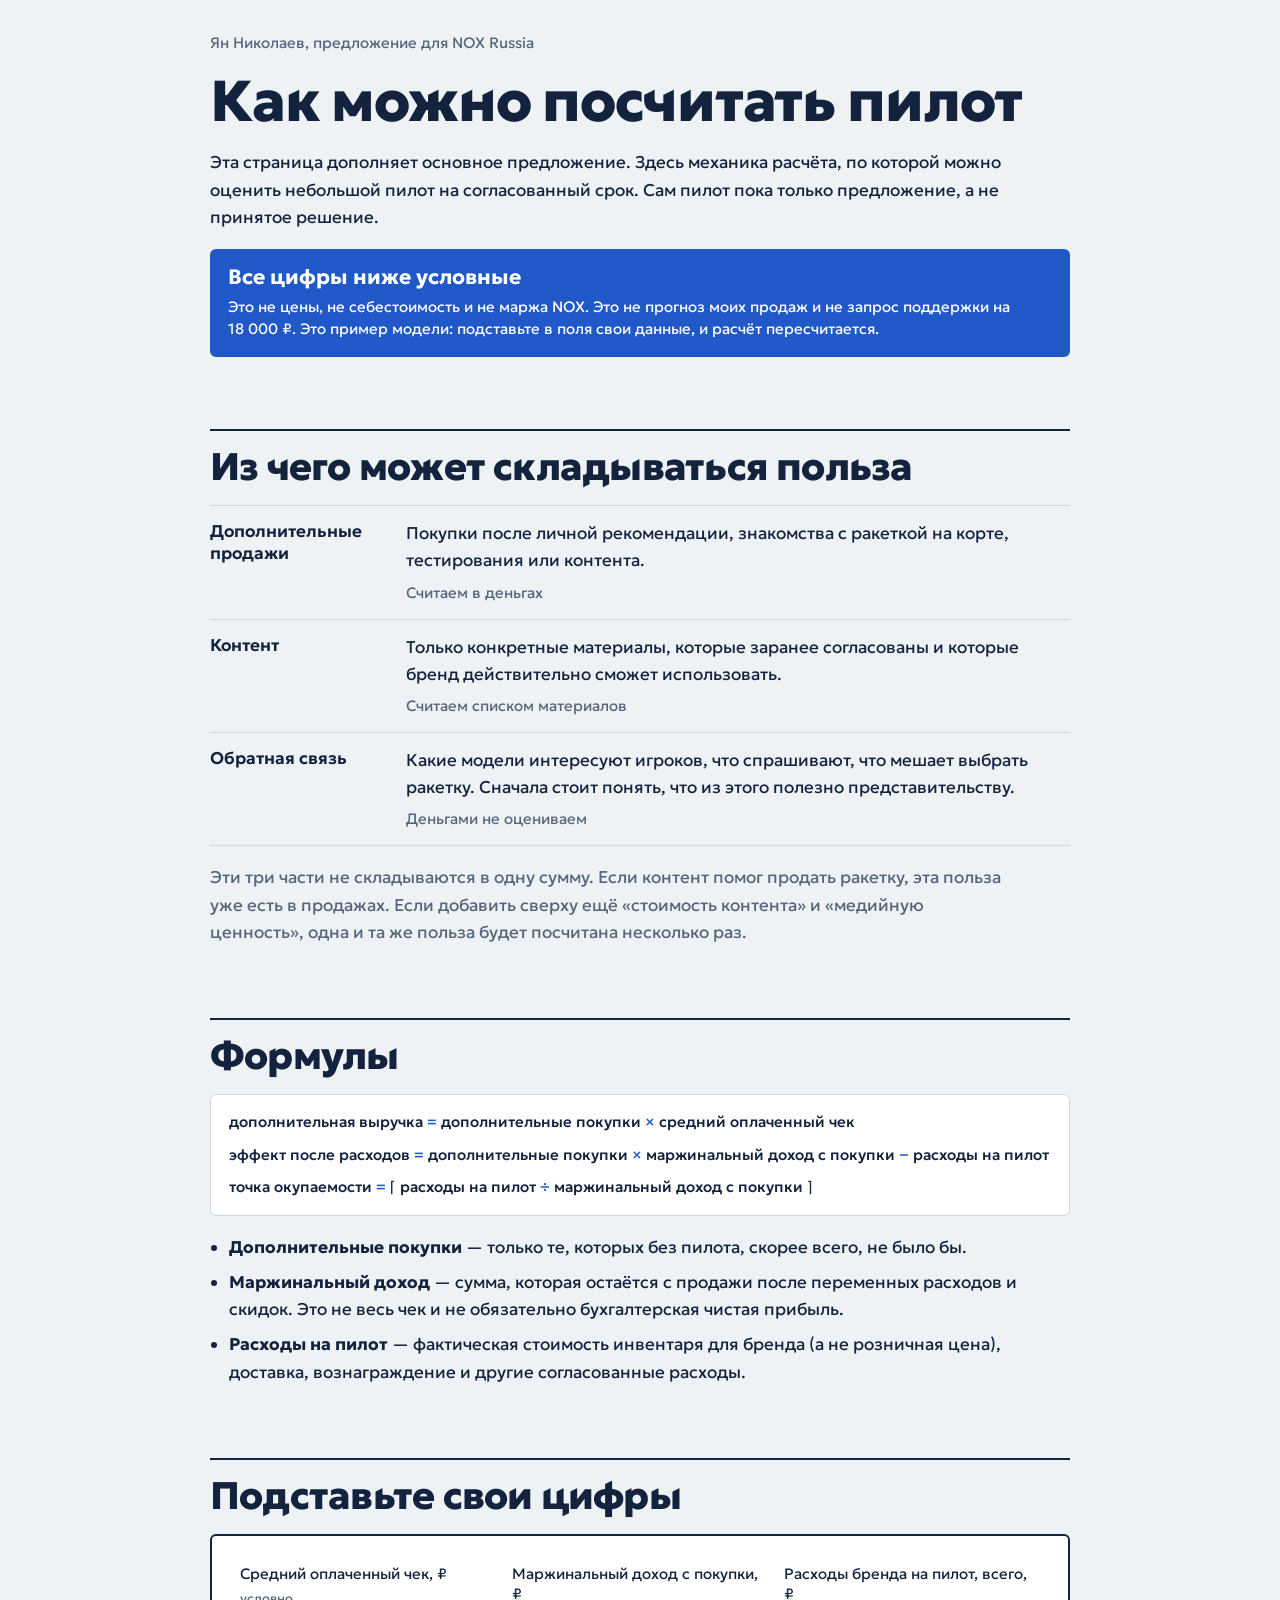
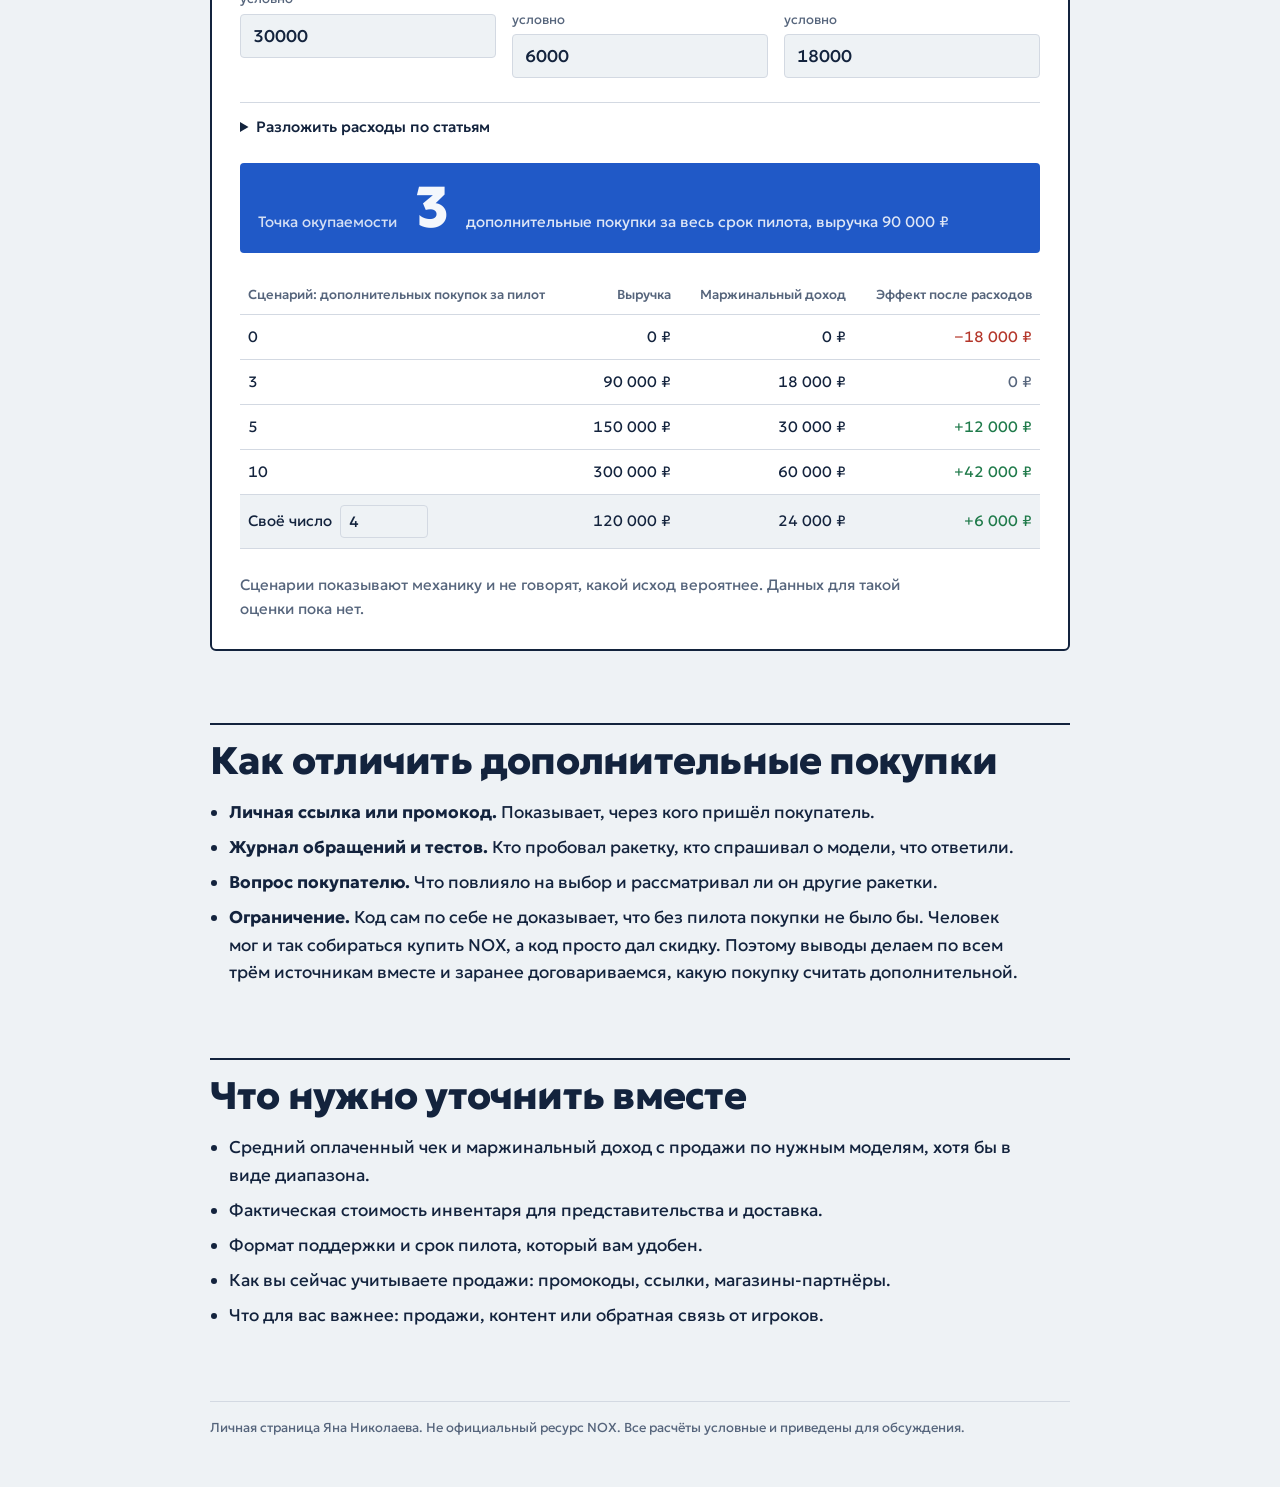
==== pilot.html @ 90ce13e4 "Личная страница для NOX Russia Co-Authored-By: Claude Opus 5.5 <noreply@anthropic.com>" ====
<!doctype html>
<html lang="ru">
<head>
<meta charset="utf-8">
<meta name="viewport" content="width=device-width, initial-scale=1, viewport-fit=cover">
<meta name="robots" content="noindex">
</head>
<body>
<title>Модель пилота амбассадора</title>
<link rel="preconnect" href="https://fonts.googleapis.com">
<link rel="preconnect" href="https://fonts.gstatic.com" crossorigin>
<link rel="stylesheet" href="https://fonts.googleapis.com/css2?family=Geologica:wght,SHRP@300..800,0..100&display=swap">
<style>
/* Layout: рабочий лист — одна колонка текста, калькулятор как табло результата */
:root {
  --bg: #eef2f5;
  --surface: #ffffff;
  --ink: #13233d;
  --muted: #56657c;
  --rule: #d3d9e2;
  --court: #2059c7;
  --court-ink: #f4f7fc;
  --ball: #2059c7;
  --ball-ink: #ffffff;
  --neg: #b4362a;
  --pos: #1f7a4a;

  --f-display: "Geologica", "Segoe UI", system-ui, sans-serif;
  --f-body: "Geologica", "Segoe UI", system-ui, -apple-system, sans-serif;
  --f-mono: "Geologica", "Segoe UI", system-ui, sans-serif;

  --s-xs: .8125rem; --s-sm: .9375rem; --s-md: 1.0625rem;
  --s-lg: clamp(1.2rem, 1.05rem + .7vw, 1.5rem);
  --s-xl: clamp(1.5rem, 1.15rem + 1.8vw, 2.3rem);
}
@media (prefers-color-scheme: dark) {
  :root:not([data-theme="light"]) {
    --bg: #08121f; --surface: #0e1b2e; --ink: #e9eef6; --muted: #8e9db3; --rule: #1f2e44;
    --court: #123f8f; --court-ink: #f4f7fc; --ball: #1b4fb3; --ball-ink: #ffffff;
    --neg: #ff8f80; --pos: #6fd49b;
    color-scheme: dark;
  }
}
:root[data-theme="dark"] {
  --bg: #08121f; --surface: #0e1b2e; --ink: #e9eef6; --muted: #8e9db3; --rule: #1f2e44;
  --court: #123f8f; --court-ink: #f4f7fc; --ball: #1b4fb3; --ball-ink: #ffffff;
  --neg: #ff8f80; --pos: #6fd49b;
  color-scheme: dark;
}
* { box-sizing: border-box; }
body {
  margin: 0; background: var(--bg); color: var(--ink);
  font: 400 var(--s-md)/1.6 var(--f-body);
  padding-inline: clamp(16px, 4vw, 40px); padding-block: clamp(16px, 3vw, 32px) 48px;
  -webkit-font-smoothing: antialiased;
}
.wrap { max-width: 860px; margin-inline: auto; display: grid; gap: clamp(44px, 6vw, 72px); }
h1, h2, h3 { font-family: var(--f-display); font-weight: 800; font-variation-settings: "SHRP" 100; letter-spacing: -.02em; line-height: 1.05; margin: 0; text-wrap: balance; }
h1 { font-size: clamp(2.2rem, 1.5rem + 3vw, 3.6rem); }
h2 { font-size: clamp(1.6rem, 1.25rem + 1.6vw, 2.4rem); }
h3 { font-family: var(--f-body); font-variation-settings: "SHRP" 0; letter-spacing: 0; line-height: 1.3; font-size: var(--s-md); font-weight: 600; }
p { margin: 0; max-width: 66ch; text-wrap: pretty; }
:focus-visible { outline: 3px solid var(--ball); outline-offset: 2px; }
.eyebrow { font: 400 var(--s-sm)/1.4 var(--f-body); color: var(--muted); }
section, header { display: grid; gap: 18px; }
.head { display: grid; gap: 8px; padding-top: 16px; border-top: 2px solid var(--ink); }
.muted { color: var(--muted); }

.warn {
  background: var(--ball); color: var(--ball-ink); border-radius: 6px;
  padding: 16px 18px; display: grid; gap: 6px; font-size: var(--s-sm); line-height: 1.5;
}
.warn b { font-family: var(--f-display); font-size: 1.3rem; line-height: 1.2; font-weight: 700; }

.parts { margin: 0; padding: 0; list-style: none; display: grid; }
.parts li { display: grid; grid-template-columns: 11rem minmax(0, 1fr); gap: 4px 20px; padding: 14px 0; border-bottom: 1px solid var(--rule); }
.parts li:first-child { border-top: 1px solid var(--rule); }
.parts .how { font-size: var(--s-sm); color: var(--muted); display: block; margin-top: 6px; }
@media (max-width: 560px) { .parts li { grid-template-columns: 1fr; } }

.formulas { display: grid; gap: 10px; background: var(--surface); border: 1px solid var(--rule); border-radius: 6px; padding: 16px 18px; }
.formulas code { font: 500 var(--s-sm)/1.5 var(--f-mono); display: block; overflow-x: auto; white-space: nowrap; }
.formulas code b { color: var(--court); font-weight: 600; }

/* ---------- Калькулятор ---------- */
.calc { display: grid; gap: 24px; background: var(--surface); border: 2px solid var(--ink); border-radius: 6px; padding: clamp(16px, 3vw, 28px); }
.inputs { display: grid; grid-template-columns: repeat(3, minmax(0, 1fr)); gap: 16px; }
@media (max-width: 640px) { .inputs { grid-template-columns: 1fr; } }
label { display: grid; gap: 6px; font-size: var(--s-sm); line-height: 1.35; align-content: start; }
label small { color: var(--muted); font-size: var(--s-xs); }
input[type="number"] {
  font: 500 var(--s-md)/1 var(--f-mono); font-variant-numeric: tabular-nums;
  width: 100%; padding: 10px 12px; border: 1px solid var(--rule); border-radius: 4px;
  background: var(--bg); color: var(--ink);
}
input[type="number"]:read-only { background: transparent; border-style: dashed; }
details { border-top: 1px solid var(--rule); padding-top: 12px; }
summary { cursor: pointer; font-weight: 500; font-size: var(--s-sm); }
details .inputs { margin-top: 14px; grid-template-columns: repeat(2, minmax(0, 1fr)); }
@media (max-width: 640px) { details .inputs { grid-template-columns: 1fr; } }

.be { display: flex; flex-wrap: wrap; align-items: baseline; gap: 6px 16px; padding: 16px 18px; background: var(--court); color: var(--court-ink); border-radius: 4px; }
.be span { font-size: var(--s-sm); opacity: .85; }
.be b { font: 800 clamp(2.4rem, 1.6rem + 3vw, 3.6rem)/1 var(--f-display); font-variation-settings: "SHRP" 100; color: var(--court-ink); font-variant-numeric: tabular-nums; }
.be em { font-style: normal; font-size: var(--s-sm); opacity: .9; }

.table-box { overflow-x: auto; }
table { width: 100%; border-collapse: collapse; font-variant-numeric: tabular-nums; min-width: 520px; }
th, td { text-align: right; padding: 10px 8px; border-bottom: 1px solid var(--rule); white-space: nowrap; }
th:first-child, td:first-child { text-align: left; }
th { font: 500 var(--s-xs)/1.3 var(--f-body); color: var(--muted); white-space: normal; vertical-align: bottom; }
td { font-family: var(--f-mono); font-size: var(--s-sm); }
td.neg { color: var(--neg); }
td.pos { color: var(--pos); }
td.zero { color: var(--muted); }
tr.custom td { background: var(--bg); }
tr.custom input { width: 5.5rem; padding: 6px 8px; font-size: var(--s-sm); }
.calc .muted { font-size: var(--s-sm); }

ul.plain { margin: 0; padding-left: 1.1em; display: grid; gap: 8px; }
ul.plain li { max-width: 66ch; }
footer { font-size: var(--s-xs); color: var(--muted); padding-top: 16px; border-top: 1px solid var(--rule); }
</style>

<div class="wrap">

  <header>
    <p class="eyebrow">Ян Николаев, предложение для NOX Russia</p>
    <h1>Как можно посчитать пилот</h1>
    <p>Эта страница дополняет основное предложение. Здесь механика расчёта, по которой можно оценить небольшой пилот на согласованный срок. Сам пилот пока только предложение, а не принятое решение.</p>
    <div class="warn" role="note">
      <b>Все цифры ниже условные</b>
      Это не цены, не себестоимость и не маржа NOX. Это не прогноз моих продаж и не запрос поддержки на 18&nbsp;000&nbsp;₽. Это пример модели: подставьте в поля свои данные, и расчёт пересчитается.
    </div>
  </header>

  <section aria-labelledby="parts">
    <div class="head">
      <h2 id="parts">Из чего может складываться польза</h2>
    </div>
    <ul class="parts">
      <li><h3>Дополнительные продажи</h3><div><p>Покупки после личной рекомендации, знакомства с ракеткой на корте, тестирования или контента.</p><span class="how">Считаем в деньгах</span></div></li>
      <li><h3>Контент</h3><div><p>Только конкретные материалы, которые заранее согласованы и которые бренд действительно сможет использовать.</p><span class="how">Считаем списком материалов</span></div></li>
      <li><h3>Обратная связь</h3><div><p>Какие модели интересуют игроков, что спрашивают, что мешает выбрать ракетку. Сначала стоит понять, что из этого полезно представительству.</p><span class="how">Деньгами не оцениваем</span></div></li>
    </ul>
    <p class="muted">Эти три части не складываются в одну сумму. Если контент помог продать ракетку, эта польза уже есть в продажах. Если добавить сверху ещё «стоимость контента» и «медийную ценность», одна и та же польза будет посчитана несколько раз.</p>
  </section>

  <section aria-labelledby="model">
    <div class="head">
      <h2 id="model">Формулы</h2>
    </div>
    <div class="formulas">
      <code>дополнительная выручка <b>=</b> дополнительные покупки <b>×</b> средний оплаченный чек</code>
      <code>эффект после расходов <b>=</b> дополнительные покупки <b>×</b> маржинальный доход с покупки <b>−</b> расходы на пилот</code>
      <code>точка окупаемости <b>=</b> ⌈ расходы на пилот <b>÷</b> маржинальный доход с покупки ⌉</code>
    </div>
    <ul class="plain">
      <li><b>Дополнительные покупки</b> — только те, которых без пилота, скорее всего, не было бы.</li>
      <li><b>Маржинальный доход</b> — сумма, которая остаётся с продажи после переменных расходов и скидок. Это не весь чек и не обязательно бухгалтерская чистая прибыль.</li>
      <li><b>Расходы на пилот</b> — фактическая стоимость инвентаря для бренда (а не розничная цена), доставка, вознаграждение и другие согласованные расходы.</li>
    </ul>
  </section>

  <section aria-labelledby="calc">
    <div class="head">
      <h2 id="calc">Подставьте свои цифры</h2>
    </div>

    <form class="calc" id="calc-form" novalidate>
      <div class="inputs">
        <label for="check">Средний оплаченный чек, ₽<small>условно</small>
          <input type="number" id="check" min="0" step="500" value="30000" inputmode="numeric">
        </label>
        <label for="margin">Маржинальный доход с покупки, ₽<small>условно</small>
          <input type="number" id="margin" min="0" step="500" value="6000" inputmode="numeric">
        </label>
        <label for="cost">Расходы бренда на пилот, всего, ₽<small id="cost-hint">условно</small>
          <input type="number" id="cost" min="0" step="500" value="18000" inputmode="numeric">
        </label>
      </div>

      <details id="breakdown">
        <summary>Разложить расходы по статьям</summary>
        <div class="inputs">
          <label for="c-gear">Инвентарь, фактическая стоимость для бренда<input type="number" id="c-gear" min="0" step="500" placeholder="0" inputmode="numeric"></label>
          <label for="c-ship">Доставка<input type="number" id="c-ship" min="0" step="100" placeholder="0" inputmode="numeric"></label>
          <label for="c-fee">Вознаграждение, если договоримся<input type="number" id="c-fee" min="0" step="500" placeholder="0" inputmode="numeric"></label>
          <label for="c-other">Другие согласованные расходы<input type="number" id="c-other" min="0" step="500" placeholder="0" inputmode="numeric"></label>
        </div>
      </details>

      <div class="be" aria-live="polite">
        <span>Точка окупаемости</span>
        <b id="be-n">3</b>
        <em id="be-text">дополнительные покупки за весь срок пилота</em>
      </div>

      <div class="table-box">
        <table>
          <thead>
            <tr><th>Сценарий: дополнительных покупок за пилот</th><th>Выручка</th><th>Маржинальный доход</th><th>Эффект после расходов</th></tr>
          </thead>
          <tbody id="rows"></tbody>
        </table>
      </div>
      <p class="muted">Сценарии показывают механику и не говорят, какой исход вероятнее. Данных для такой оценки пока нет.</p>
    </form>
  </section>

  <section aria-labelledby="measure">
    <div class="head">
      <h2 id="measure">Как отличить дополнительные покупки</h2>
    </div>
    <ul class="plain">
      <li><b>Личная ссылка или промокод.</b> Показывает, через кого пришёл покупатель.</li>
      <li><b>Журнал обращений и тестов.</b> Кто пробовал ракетку, кто спрашивал о модели, что ответили.</li>
      <li><b>Вопрос покупателю.</b> Что повлияло на выбор и рассматривал ли он другие ракетки.</li>
      <li><b>Ограничение.</b> Код сам по себе не доказывает, что без пилота покупки не было бы. Человек мог и так собираться купить NOX, а код просто дал скидку. Поэтому выводы делаем по всем трём источникам вместе и заранее договариваемся, какую покупку считать дополнительной.</li>
    </ul>
  </section>

  <section aria-labelledby="need">
    <div class="head">
      <h2 id="need">Что нужно уточнить вместе</h2>
    </div>
    <ul class="plain">
      <li>Средний оплаченный чек и маржинальный доход с продажи по нужным моделям, хотя бы в виде диапазона.</li>
      <li>Фактическая стоимость инвентаря для представительства и доставка.</li>
      <li>Формат поддержки и срок пилота, который вам удобен.</li>
      <li>Как вы сейчас учитываете продажи: промокоды, ссылки, магазины-партнёры.</li>
      <li>Что для вас важнее: продажи, контент или обратная связь от игроков.</li>
    </ul>
  </section>

  <footer>Личная страница Яна Николаева. Не официальный ресурс NOX. Все расчёты условные и приведены для обсуждения.</footer>
</div>

<script>
(function () {
  var $ = function (id) { return document.getElementById(id); };
  var fmt = new Intl.NumberFormat('ru-RU', { maximumFractionDigits: 0 });
  var MINUS = '−';
  var SCENARIOS = [0, 3, 5, 10];
  var parts = ['c-gear', 'c-ship', 'c-fee', 'c-other'];

  function num(id) { var v = parseFloat($(id).value); return isFinite(v) && v > 0 ? v : 0; }
  function rub(v) { return (v < 0 ? MINUS : '') + fmt.format(Math.abs(v)) + ' ₽'; }
  function signed(v) { return v > 0 ? '+' + rub(v) : rub(v); }
  function plural(n, one, few, many) {
    var m10 = n % 10, m100 = n % 100;
    if (m10 === 1 && m100 !== 11) return one;
    if (m10 >= 2 && m10 <= 4 && (m100 < 12 || m100 > 14)) return few;
    return many;
  }

  var customN = 4;

  function row(n, isCustom, check, margin, cost) {
    var effect = n * margin - cost;
    var cls = effect < 0 ? 'neg' : effect > 0 ? 'pos' : 'zero';
    var first = isCustom
      ? '<label for="custom-n" style="display:flex;gap:8px;align-items:center;font-size:inherit">Своё число <input type="number" id="custom-n" min="0" step="1" value="' + n + '" inputmode="numeric"></label>'
      : String(n);
    return '<tr' + (isCustom ? ' class="custom"' : '') + '><td>' + first + '</td><td>' + rub(n * check) + '</td><td>' + rub(n * margin) +
      '</td><td class="' + cls + '">' + (effect === 0 ? '0 ₽' : signed(effect)) + '</td></tr>';
  }

  function sumParts() { return parts.reduce(function (s, id) { return s + num(id); }, 0); }

  function render() {
    var partsTotal = sumParts();
    var costEl = $('cost');
    if (partsTotal > 0) {
      costEl.value = partsTotal;
      costEl.readOnly = true;
      $('cost-hint').textContent = 'считается из статей ниже';
    } else {
      costEl.readOnly = false;
      $('cost-hint').textContent = 'условно';
    }

    var check = num('check'), margin = num('margin'), cost = num('cost');

    if (margin > 0) {
      var be = Math.ceil(cost / margin);
      $('be-n').textContent = fmt.format(be);
      $('be-text').textContent = (be === 0
        ? 'покупок: расходов нет, пилот в плюсе с первой продажи'
        : plural(be, 'дополнительная покупка', 'дополнительные покупки', 'дополнительных покупок') + ' за весь срок пилота') +
        (be > 0 ? ', выручка ' + rub(be * check) : '');
    } else {
      $('be-n').textContent = '—';
      $('be-text').textContent = 'укажите маржинальный доход с покупки больше нуля';
    }

    var html = SCENARIOS.map(function (n) { return row(n, false, check, margin, cost); }).join('');
    html += row(customN, true, check, margin, cost);
    var tbody = $('rows');
    var focused = document.activeElement && document.activeElement.id === 'custom-n';
    tbody.innerHTML = html;
    if (focused) { var el = $('custom-n'); el.focus(); try { el.setSelectionRange(el.value.length, el.value.length); } catch (e) {} }
  }

  $('calc-form').addEventListener('submit', function (e) { e.preventDefault(); });
  $('calc-form').addEventListener('input', function (e) {
    if (e.target.id === 'custom-n') {
      var v = parseInt(e.target.value, 10);
      customN = isFinite(v) && v >= 0 ? v : 0;
    }
    render();
  });
  render();
})();
</script>

</body>
</html>
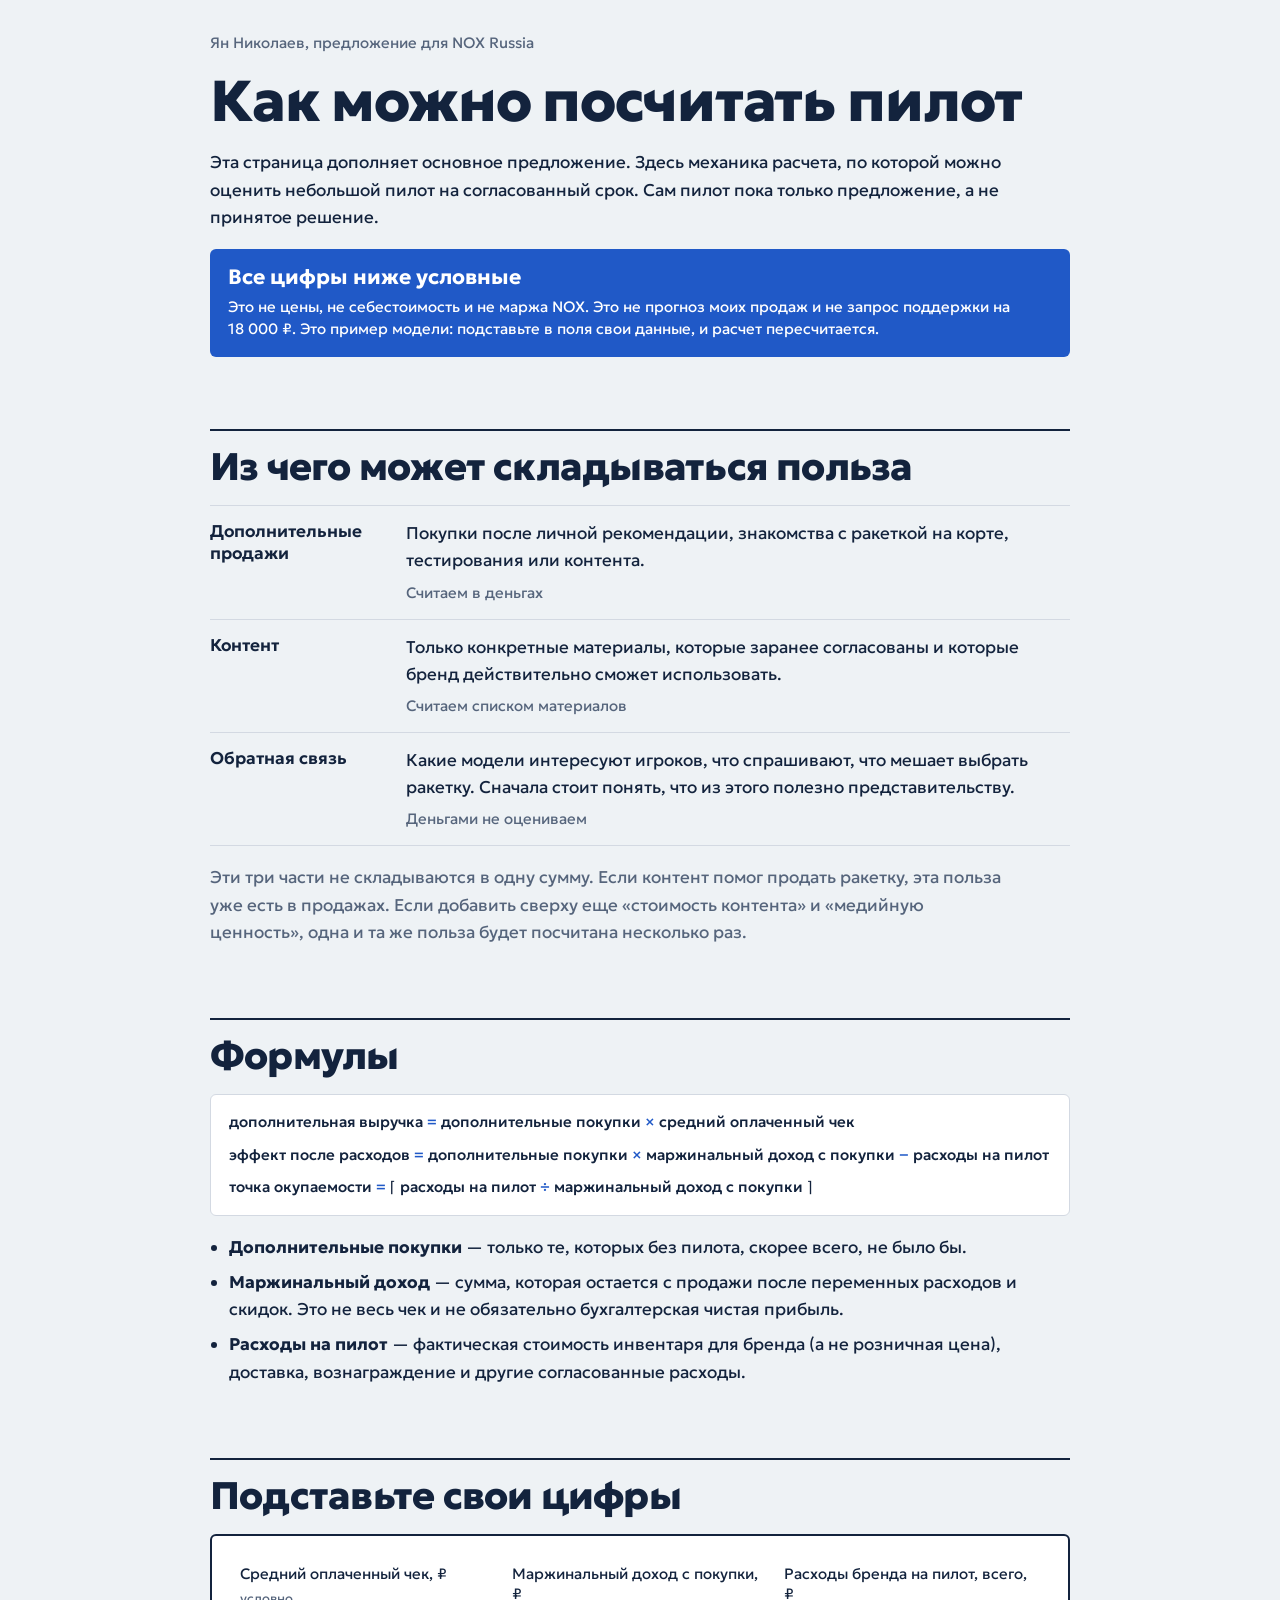
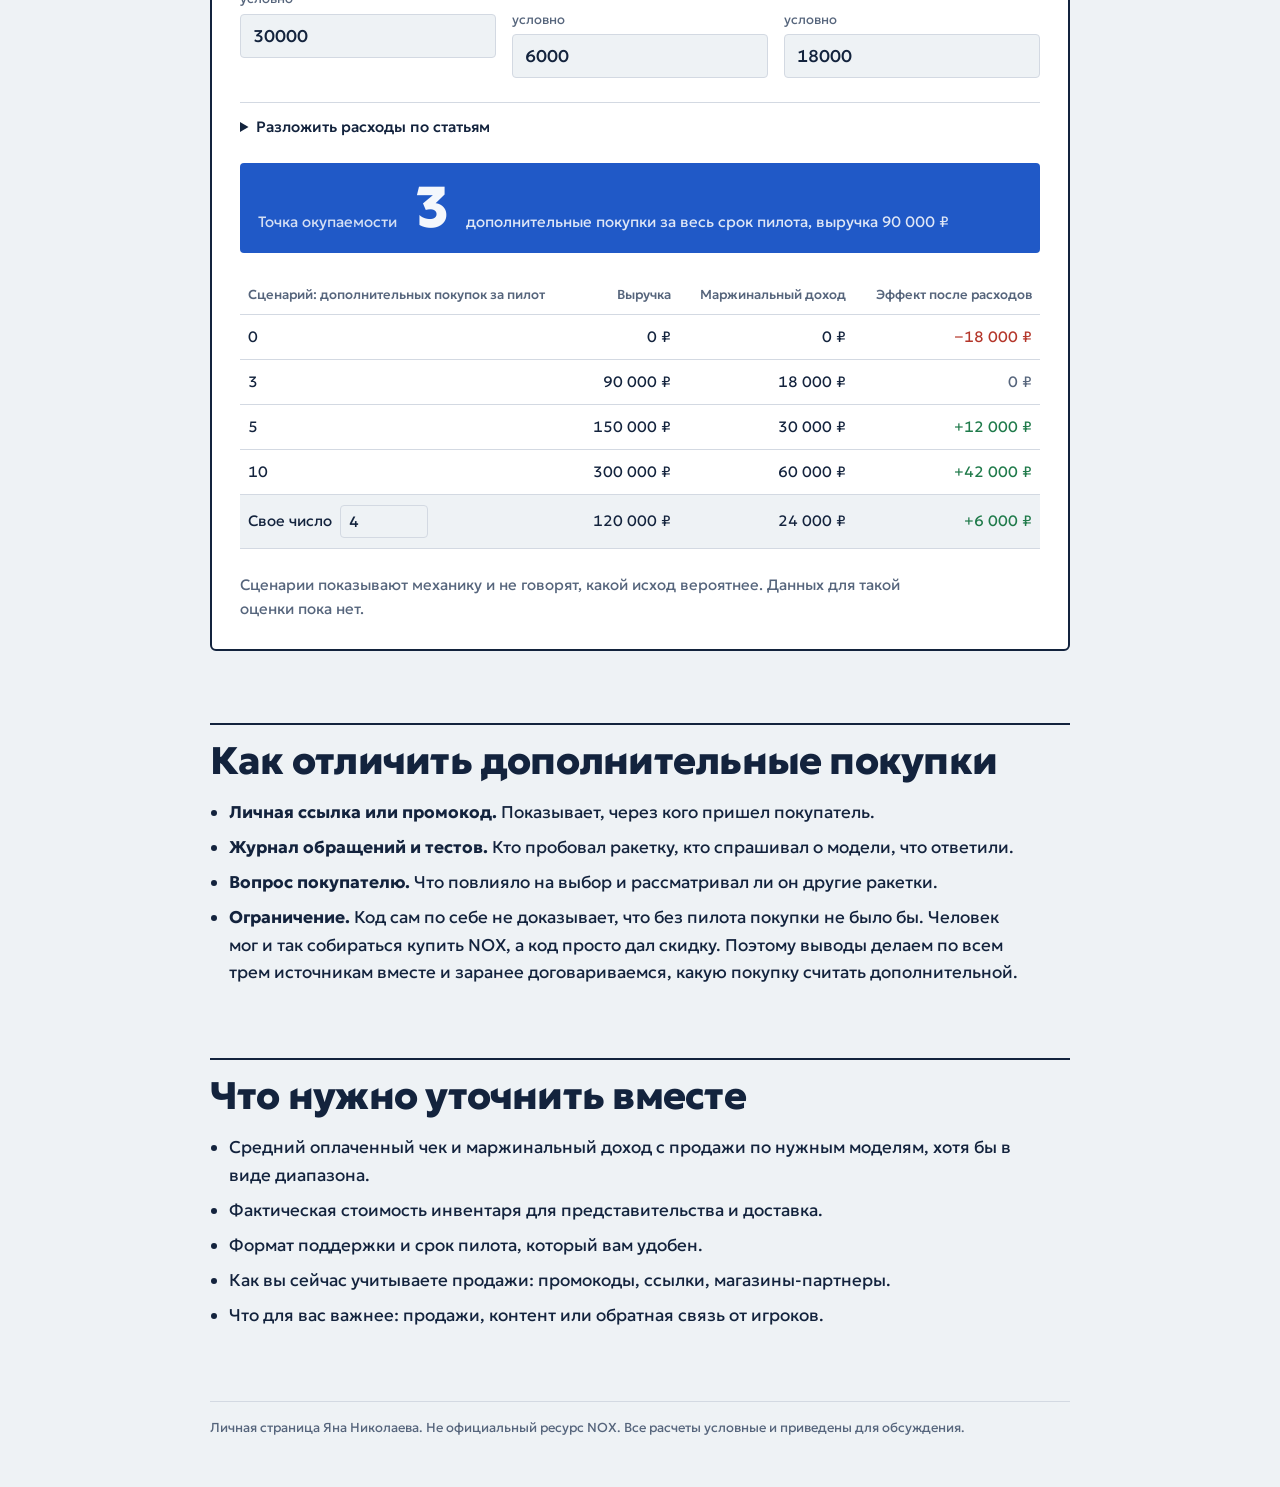
==== commit f20a212a: "Замена ё на е Co-Authored-By: Claude Opus 5.5 <noreply@anthropic.com>" ====
--- a/pilot.html
+++ b/pilot.html
@@ -127,10 +127,10 @@
   <header>
     <p class="eyebrow">Ян Николаев, предложение для NOX Russia</p>
     <h1>Как можно посчитать пилот</h1>
-    <p>Эта страница дополняет основное предложение. Здесь механика расчёта, по которой можно оценить небольшой пилот на согласованный срок. Сам пилот пока только предложение, а не принятое решение.</p>
+    <p>Эта страница дополняет основное предложение. Здесь механика расчета, по которой можно оценить небольшой пилот на согласованный срок. Сам пилот пока только предложение, а не принятое решение.</p>
     <div class="warn" role="note">
       <b>Все цифры ниже условные</b>
-      Это не цены, не себестоимость и не маржа NOX. Это не прогноз моих продаж и не запрос поддержки на 18&nbsp;000&nbsp;₽. Это пример модели: подставьте в поля свои данные, и расчёт пересчитается.
+      Это не цены, не себестоимость и не маржа NOX. Это не прогноз моих продаж и не запрос поддержки на 18&nbsp;000&nbsp;₽. Это пример модели: подставьте в поля свои данные, и расчет пересчитается.
     </div>
   </header>
 
@@ -143,7 +143,7 @@
       <li><h3>Контент</h3><div><p>Только конкретные материалы, которые заранее согласованы и которые бренд действительно сможет использовать.</p><span class="how">Считаем списком материалов</span></div></li>
       <li><h3>Обратная связь</h3><div><p>Какие модели интересуют игроков, что спрашивают, что мешает выбрать ракетку. Сначала стоит понять, что из этого полезно представительству.</p><span class="how">Деньгами не оцениваем</span></div></li>
     </ul>
-    <p class="muted">Эти три части не складываются в одну сумму. Если контент помог продать ракетку, эта польза уже есть в продажах. Если добавить сверху ещё «стоимость контента» и «медийную ценность», одна и та же польза будет посчитана несколько раз.</p>
+    <p class="muted">Эти три части не складываются в одну сумму. Если контент помог продать ракетку, эта польза уже есть в продажах. Если добавить сверху еще «стоимость контента» и «медийную ценность», одна и та же польза будет посчитана несколько раз.</p>
   </section>
 
   <section aria-labelledby="model">
@@ -157,7 +157,7 @@
     </div>
     <ul class="plain">
       <li><b>Дополнительные покупки</b> — только те, которых без пилота, скорее всего, не было бы.</li>
-      <li><b>Маржинальный доход</b> — сумма, которая остаётся с продажи после переменных расходов и скидок. Это не весь чек и не обязательно бухгалтерская чистая прибыль.</li>
+      <li><b>Маржинальный доход</b> — сумма, которая остается с продажи после переменных расходов и скидок. Это не весь чек и не обязательно бухгалтерская чистая прибыль.</li>
       <li><b>Расходы на пилот</b> — фактическая стоимость инвентаря для бренда (а не розничная цена), доставка, вознаграждение и другие согласованные расходы.</li>
     </ul>
   </section>
@@ -213,10 +213,10 @@
       <h2 id="measure">Как отличить дополнительные покупки</h2>
     </div>
     <ul class="plain">
-      <li><b>Личная ссылка или промокод.</b> Показывает, через кого пришёл покупатель.</li>
+      <li><b>Личная ссылка или промокод.</b> Показывает, через кого пришел покупатель.</li>
       <li><b>Журнал обращений и тестов.</b> Кто пробовал ракетку, кто спрашивал о модели, что ответили.</li>
       <li><b>Вопрос покупателю.</b> Что повлияло на выбор и рассматривал ли он другие ракетки.</li>
-      <li><b>Ограничение.</b> Код сам по себе не доказывает, что без пилота покупки не было бы. Человек мог и так собираться купить NOX, а код просто дал скидку. Поэтому выводы делаем по всем трём источникам вместе и заранее договариваемся, какую покупку считать дополнительной.</li>
+      <li><b>Ограничение.</b> Код сам по себе не доказывает, что без пилота покупки не было бы. Человек мог и так собираться купить NOX, а код просто дал скидку. Поэтому выводы делаем по всем трем источникам вместе и заранее договариваемся, какую покупку считать дополнительной.</li>
     </ul>
   </section>
 
@@ -228,12 +228,12 @@
       <li>Средний оплаченный чек и маржинальный доход с продажи по нужным моделям, хотя бы в виде диапазона.</li>
       <li>Фактическая стоимость инвентаря для представительства и доставка.</li>
       <li>Формат поддержки и срок пилота, который вам удобен.</li>
-      <li>Как вы сейчас учитываете продажи: промокоды, ссылки, магазины-партнёры.</li>
+      <li>Как вы сейчас учитываете продажи: промокоды, ссылки, магазины-партнеры.</li>
       <li>Что для вас важнее: продажи, контент или обратная связь от игроков.</li>
     </ul>
   </section>
 
-  <footer>Личная страница Яна Николаева. Не официальный ресурс NOX. Все расчёты условные и приведены для обсуждения.</footer>
+  <footer>Личная страница Яна Николаева. Не официальный ресурс NOX. Все расчеты условные и приведены для обсуждения.</footer>
 </div>
 
 <script>
@@ -260,7 +260,7 @@
     var effect = n * margin - cost;
     var cls = effect < 0 ? 'neg' : effect > 0 ? 'pos' : 'zero';
     var first = isCustom
-      ? '<label for="custom-n" style="display:flex;gap:8px;align-items:center;font-size:inherit">Своё число <input type="number" id="custom-n" min="0" step="1" value="' + n + '" inputmode="numeric"></label>'
+      ? '<label for="custom-n" style="display:flex;gap:8px;align-items:center;font-size:inherit">Свое число <input type="number" id="custom-n" min="0" step="1" value="' + n + '" inputmode="numeric"></label>'
       : String(n);
     return '<tr' + (isCustom ? ' class="custom"' : '') + '><td>' + first + '</td><td>' + rub(n * check) + '</td><td>' + rub(n * margin) +
       '</td><td class="' + cls + '">' + (effect === 0 ? '0 ₽' : signed(effect)) + '</td></tr>';
